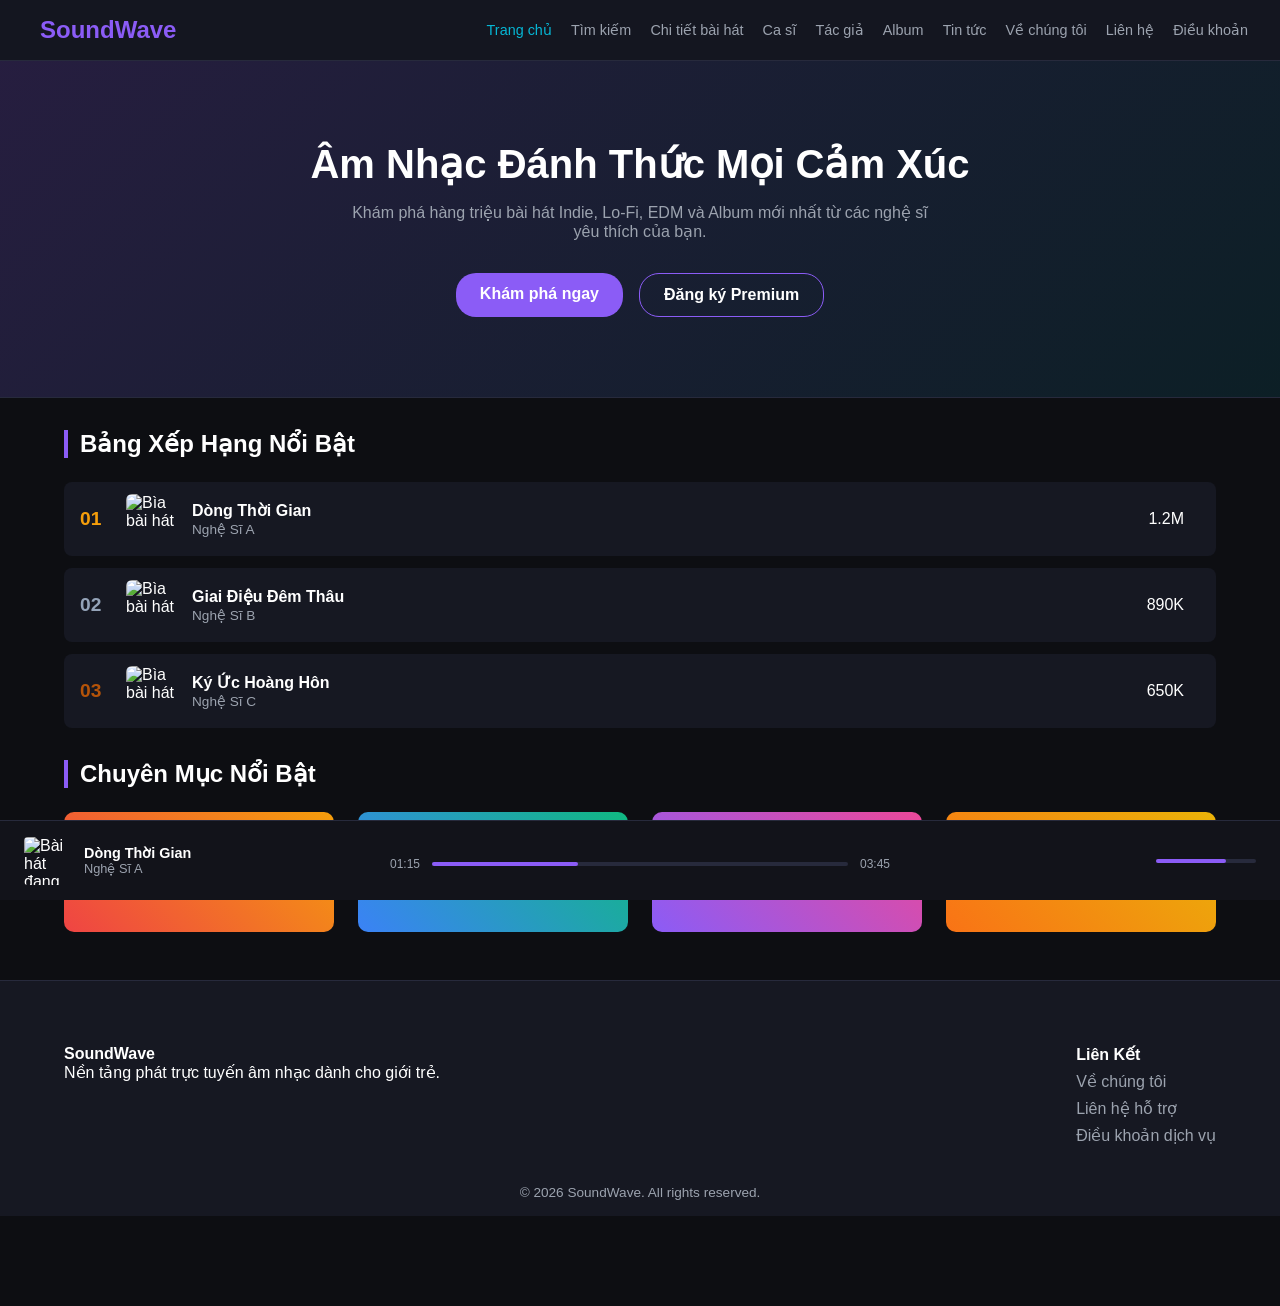
==== index.html @ 0acca446 "Bai tap lon" ====
<!DOCTYPE html>
<html lang="vi">
<head>
  <meta charset="UTF-8">
  <meta name="viewport" content="width=device-width, initial-scale=1.0">
  <title>SoundWave - Nền Tảng Âm Nhạc Trực Tuyến</title>
  <link rel="stylesheet" href="css/style.css">
</head>
<body>

  <!-- HEADER / NAVBAR -->
  <header class="navbar">
    <div class="logo">
      <i class="fa-solid fa-compact-disc logo-icon"></i>
      <span>SoundWave</span>
    </div>
    <nav class="nav-menu">
      <a href="index.html" class="active">Trang chủ</a>
      <a href="/search/search.html">Tìm kiếm</a>
      <a href="/song-detail/song.html">Chi tiết bài hát</a>
      <a href="/artist/artist.html">Ca sĩ</a>
      <a href="/composer/composer.html">Tác giả</a>
      <a href="/album/album.html">Album</a>
      <a href="/detail/detail.html">Tin tức</a>
      <a href="/about-us/about-us.html">Về chúng tôi</a>
      <a href="/contact/contact.html">Liên hệ</a>
      <a href="/policy/policy.html">Điều khoản</a>
    </nav>
  </header>

  <main>
    <!-- HERO SECTION -->
    <section class="hero">
      <div class="hero-content">
        <h1>Âm Nhạc Đánh Thức Mọi Cảm Xúc</h1>
        <p>Khám phá hàng triệu bài hát Indie, Lo-Fi, EDM và Album mới nhất từ các nghệ sĩ yêu thích của bạn.</p>
        <div class="hero-btns">
          <a href="search.html" class="btn btn-primary">Khám phá ngay</a>
          <a href="contact.html" class="btn btn-secondary">Đăng ký Premium</a>
        </div>
      </div>
    </section>

    <!-- BẢNG XẾP HẠNG (TOP CHARTS) -->
    <section class="container">
      <h2 class="section-title">Bảng Xếp Hạng Nổi Bật</h2>
      <div class="chart-list">
        <div class="chart-item">
          <span class="rank rank-1">01</span>
          <img src="https://picsum.photos/seed/song1/80" alt="Bìa bài hát" class="thumb">
          <div class="song-info">
            <a href="song-detail.html" class="title">Dòng Thời Gian</a>
            <a href="artist-songs.html" class="subtitle">Nghệ Sĩ A</a>
          </div>
          <span class="plays"><i class="fa-solid fa-headphones"></i> 1.2M</span>
          <a href="song-detail.html" class="play-btn"><i class="fa-solid fa-circle-play"></i></a>
        </div>

        <div class="chart-item">
          <span class="rank rank-2">02</span>
          <img src="https://picsum.photos/seed/song2/80" alt="Bìa bài hát" class="thumb">
          <div class="song-info">
            <a href="song-detail.html" class="title">Giai Điệu Đêm Thâu</a>
            <a href="artist-songs.html" class="subtitle">Nghệ Sĩ B</a>
          </div>
          <span class="plays"><i class="fa-solid fa-headphones"></i> 890K</span>
          <a href="song-detail.html" class="play-btn"><i class="fa-solid fa-circle-play"></i></a>
        </div>

        <div class="chart-item">
          <span class="rank rank-3">03</span>
          <img src="https://picsum.photos/seed/song3/80" alt="Bìa bài hát" class="thumb">
          <div class="song-info">
            <a href="song-detail.html" class="title">Ký Ức Hoàng Hôn</a>
            <a href="artist-songs.html" class="subtitle">Nghệ Sĩ C</a>
          </div>
          <span class="plays"><i class="fa-solid fa-headphones"></i> 650K</span>
          <a href="song-detail.html" class="play-btn"><i class="fa-solid fa-circle-play"></i></a>
        </div>
      </div>
    </section>

    <!-- CHUYÊN MỤC NỔI BẬT -->
    <section class="container">
      <h2 class="section-title">Chuyên Mục Nổi Bật</h2>
      <div class="grid grid-4">
        <a href="search.html" class="genre-card genre-indie">
          <h3>Indie Việt</h3>
        </a>
        <a href="search.html" class="genre-card genre-lofi">
          <h3>Lo-Fi Học Bài</h3>
        </a>
        <a href="search.html" class="genre-card genre-edm">
          <h3>EDM Sôi Động</h3>
        </a>
        <a href="search.html" class="genre-card genre-acoustic">
          <h3>Acoustic Nhẹ Nhàng</h3>
        </a>
      </div>
    </section>
  </main>

  <!-- CHÂN TRANG (FOOTER) -->
  <footer class="site-footer">
    <div class="container footer-content">
      <div>
        <h4>SoundWave</h4>
        <p>Nền tảng phát trực tuyến âm nhạc dành cho giới trẻ.</p>
      </div>
      <div>
        <h4>Liên Kết</h4>
        <ul>
          <li><a href="about.html">Về chúng tôi</a></li>
          <li><a href="contact.html">Liên hệ hỗ trợ</a></li>
          <li><a href="policy-terms.html">Điều khoản dịch vụ</a></li>
        </ul>
      </div>
    </div>
    <div class="copyright">
      <p>&copy; 2026 SoundWave. All rights reserved.</p>
    </div>
  </footer>

  <!-- THANH TRÌNH PHÁT ÂM NHẠC CỐ ĐỊNH (PURE CSS FIX PLAYER) -->
  <div class="audio-player">
    <div class="player-left">
      <img src="https://picsum.photos/seed/song1/60" alt="Bài hát đang phát">
      <div>
        <div class="player-title">Dòng Thời Gian</div>
        <div class="player-artist">Nghệ Sĩ A</div>
      </div>
    </div>
    <div class="player-center">
      <div class="player-controls">
        <button type="button" class="ctrl-btn"><i class="fa-solid fa-shuffle"></i></button>
        <button type="button" class="ctrl-btn"><i class="fa-solid fa-backward-step"></i></button>
        <button type="button" class="ctrl-btn play-main"><i class="fa-solid fa-play"></i></button>
        <button type="button" class="ctrl-btn"><i class="fa-solid fa-forward-step"></i></button>
        <button type="button" class="ctrl-btn"><i class="fa-solid fa-repeat"></i></button>
      </div>
      <div class="progress-bar-wrap">
        <span>01:15</span>
        <div class="progress-bar">
          <div class="progress-fill" style="width: 35%;"></div>
        </div>
        <span>03:45</span>
      </div>
    </div>
    <div class="player-right">
      <i class="fa-solid fa-volume-high"></i>
      <div class="volume-bar">
        <div class="volume-fill" style="width: 70%;"></div>
      </div>
    </div>
  </div>

</body>
</html>
---- css/style.css ----
/* SYSTEM RESET & VARIABLES */
* {
  margin: 0;
  padding: 0;
  box-sizing: border-box;
  font-family: 'Segoe UI', Tahoma, Geneva, Verdana, sans-serif;
}

:root {
  --bg-main: #0d0e12;
  --bg-card: #161822;
  --bg-hover: #1f2232;
  --accent-purple: #8b5cf6;
  --accent-cyan: #06b6d4;
  --text-primary: #ffffff;
  --text-secondary: #9ca3af;
  --border-color: #272a3c;
}

body {
  background-color: var(--bg-main);
  color: var(--text-primary);
  padding-bottom: 90px; /* Chừa khoảng trống cho player cố định */
}

a {
  color: inherit;
  text-decoration: none;
}

/* NAVBAR */
.navbar {
  display: flex;
  justify-content: space-between;
  align-items: center;
  padding: 1rem 2rem;
  background-color: rgba(22, 24, 34, 0.95);
  position: sticky;
  top: 0;
  z-index: 100;
  border-bottom: 1px solid var(--border-color);
}

.logo {
  display: flex;
  align-items: center;
  gap: 0.5rem;
  font-size: 1.5rem;
  font-weight: bold;
  color: var(--accent-purple);
}

.nav-menu {
  display: flex;
  gap: 1.2rem;
  flex-wrap: wrap;
}

.nav-menu a {
  font-size: 0.9rem;
  color: var(--text-secondary);
  transition: color 0.2s;
}

.nav-menu a:hover,
.nav-menu a.active {
  color: var(--accent-cyan);
}

/* CONTAINER & LAYOUT */
.container {
  max-width: 1200px;
  margin: 2rem auto;
  padding: 0 1.5rem;
}

.section-title {
  margin-bottom: 1.5rem;
  font-size: 1.5rem;
  border-left: 4px solid var(--accent-purple);
  padding-left: 0.75rem;
}

.grid {
  display: grid;
  gap: 1.5rem;
}

.grid-4 {
  grid-template-columns: repeat(auto-fit, minmax(220px, 1fr));
}

/* HERO SECTION */
.hero {
  background: linear-gradient(135deg, rgba(139, 92, 246, 0.2), rgba(6, 182, 212, 0.1)), url('https://picsum.photos/seed/musicbg/1200/400') center/cover;
  padding: 5rem 2rem;
  text-align: center;
  border-bottom: 1px solid var(--border-color);
}

.hero h1 {
  font-size: 2.5rem;
  margin-bottom: 1rem;
}

.hero p {
  color: var(--text-secondary);
  max-width: 600px;
  margin: 0 auto 2rem;
}

.hero-btns {
  display: flex;
  gap: 1rem;
  justify-content: center;
}

.btn {
  padding: 0.75rem 1.5rem;
  border-radius: 20px;
  font-weight: 600;
  cursor: pointer;
  display: inline-block;
}

.btn-primary {
  background-color: var(--accent-purple);
  color: white;
}

.btn-secondary {
  background-color: transparent;
  border: 1px solid var(--accent-purple);
  color: white;
}

/* BẢNG XẾP HẠNG */
.chart-list {
  display: flex;
  flex-direction: column;
  gap: 0.75rem;
}

.chart-item {
  display: flex;
  align-items: center;
  gap: 1rem;
  background-color: var(--bg-card);
  padding: 0.75rem 1rem;
  border-radius: 8px;
  transition: background-color 0.2s;
}

.chart-item:hover {
  background-color: var(--bg-hover);
}

.rank {
  font-size: 1.2rem;
  font-weight: bold;
  width: 30px;
}

.rank-1 { color: #f59e0b; }
.rank-2 { color: #94a3b8; }
.rank-3 { color: #b45309; }

.thumb {
  width: 50px;
  height: 50px;
  border-radius: 6px;
  object-fit: cover;
}

.song-info {
  flex: 1;
}

.song-info .title {
  display: block;
  font-weight: 600;
}

.song-info .subtitle {
  font-size: 0.85rem;
  color: var(--text-secondary);
}

.play-btn {
  font-size: 1.8rem;
  color: var(--accent-cyan);
}

/* CHUYÊN MỤC CARD */
.genre-card {
  height: 120px;
  border-radius: 10px;
  display: flex;
  align-items: center;
  justify-content: center;
  font-size: 1.2rem;
  font-weight: bold;
  background-size: cover;
}

.genre-indie { background: linear-gradient(45deg, #ef4444, #f59e0b); }
.genre-lofi { background: linear-gradient(45deg, #3b82f6, #10b981); }
.genre-edm { background: linear-gradient(45deg, #8b5cf6, #ec4899); }
.genre-acoustic { background: linear-gradient(45deg, #f97316, #eab308); }

/* FOOTER */
.site-footer {
  background-color: var(--bg-card);
  padding: 2rem 0 1rem;
  margin-top: 3rem;
  border-top: 1px solid var(--border-color);
}

.footer-content {
  display: flex;
  justify-content: space-between;
  flex-wrap: wrap;
  gap: 2rem;
}

.footer-content ul {
  list-style: none;
  margin-top: 0.5rem;
}

.footer-content li {
  margin-bottom: 0.5rem;
  color: var(--text-secondary);
}

.copyright {
  text-align: center;
  color: var(--text-secondary);
  font-size: 0.85rem;
  margin-top: 2rem;
}

/* FIXED AUDIO PLAYER */
.audio-player {
  position: fixed;
  bottom: 0;
  left: 0;
  width: 100%;
  height: 80px;
  background-color: #12131a;
  border-top: 1px solid var(--border-color);
  display: flex;
  align-items: center;
  justify-content: space-between;
  padding: 0 1.5rem;
  z-index: 1000;
}

.player-left {
  display: flex;
  align-items: center;
  gap: 0.75rem;
  width: 25%;
}

.player-left img {
  width: 48px;
  height: 48px;
  border-radius: 4px;
}

.player-title {
  font-size: 0.9rem;
  font-weight: 600;
}

.player-artist {
  font-size: 0.8rem;
  color: var(--text-secondary);
}

.player-center {
  width: 50%;
  display: flex;
  flex-direction: column;
  align-items: center;
  gap: 0.4rem;
}

.player-controls {
  display: flex;
  align-items: center;
  gap: 1.2rem;
}

.ctrl-btn {
  background: none;
  border: none;
  color: var(--text-secondary);
  font-size: 1rem;
  cursor: pointer;
}

.ctrl-btn.play-main {
  color: white;
  font-size: 1.5rem;
}

.progress-bar-wrap {
  display: flex;
  align-items: center;
  gap: 0.75rem;
  width: 100%;
  max-width: 500px;
  font-size: 0.75rem;
  color: var(--text-secondary);
}

.progress-bar, .volume-bar {
  flex: 1;
  height: 4px;
  background-color: var(--border-color);
  border-radius: 2px;
  position: relative;
}

.progress-fill, .volume-fill {
  height: 100%;
  background-color: var(--accent-purple);
  border-radius: 2px;
}

.player-right {
  width: 25%;
  display: flex;
  align-items: center;
  justify-content: flex-end;
  gap: 0.5rem;
  color: var(--text-secondary);
}

.volume-bar {
  max-width: 100px;
}

/* RESPONSIVE DESIGN */
@media (max-width: 768px) {
  .navbar {
    flex-direction: column;
    gap: 1rem;
  }
  .nav-menu {
    justify-content: center;
  }
  .hero h1 {
    font-size: 1.8rem;
  }
  .player-left { width: 35%; }
  .player-center { width: 65%; }
  .player-right { display: none; }
}
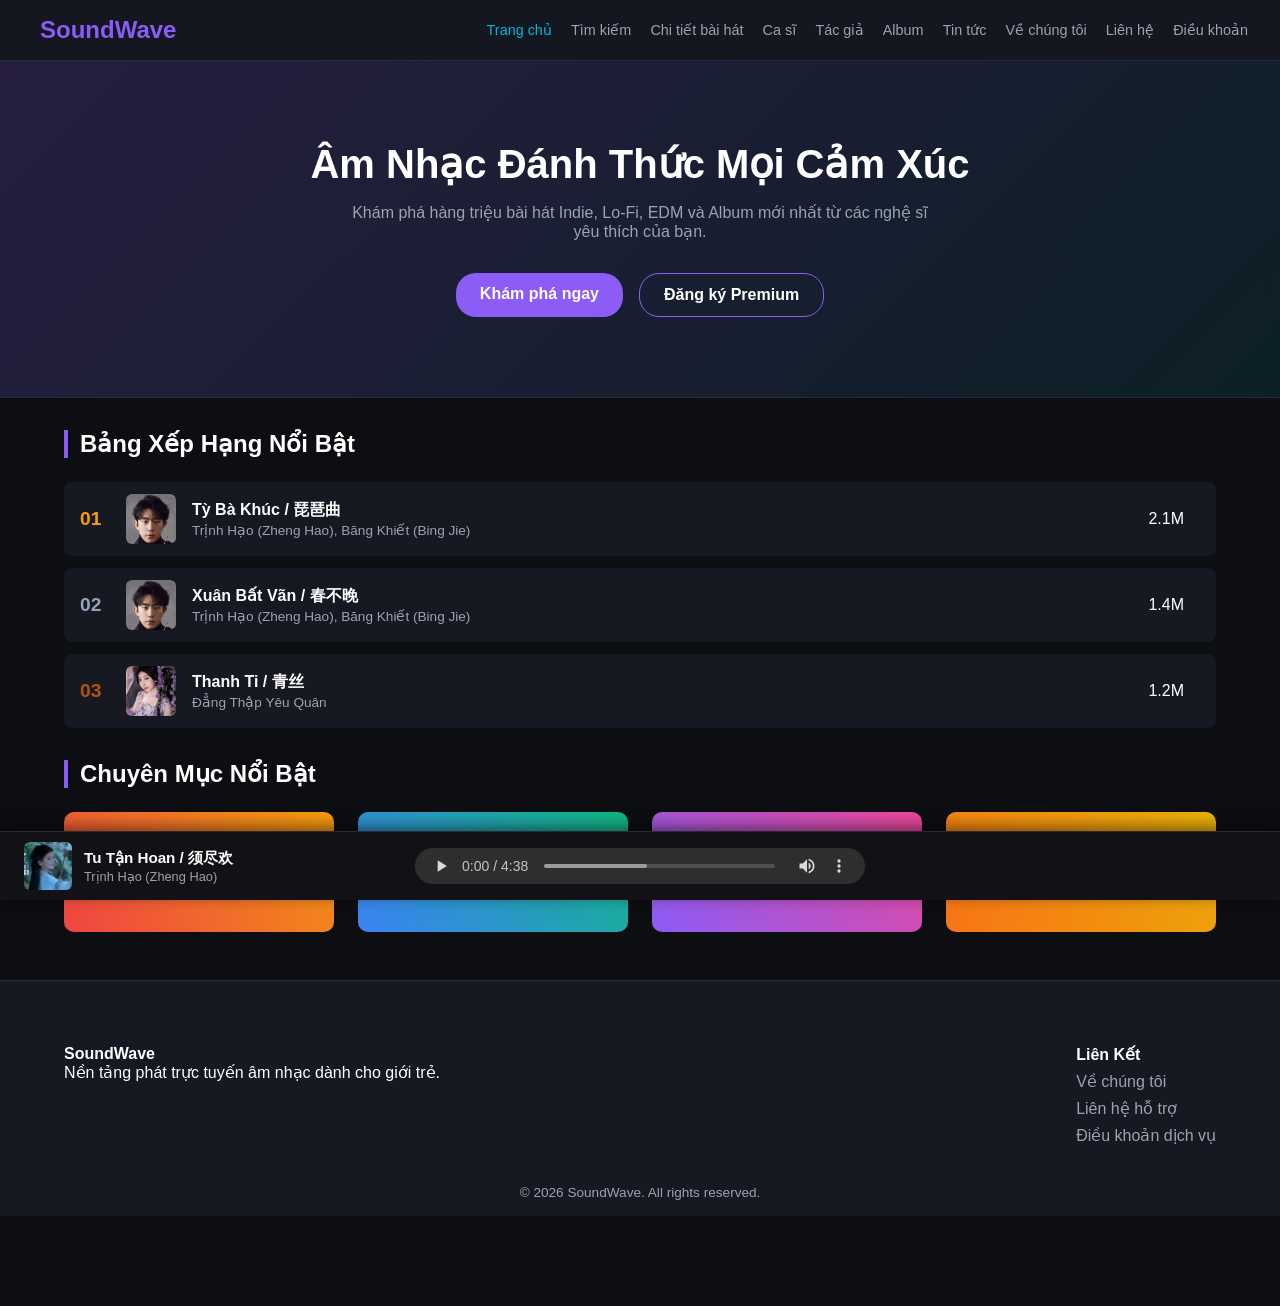
==== commit 0148bd3c: "update code" ====
--- a/index.html
+++ b/index.html
@@ -47,35 +47,35 @@
       <div class="chart-list">
         <div class="chart-item">
           <span class="rank rank-1">01</span>
-          <img src="https://picsum.photos/seed/song1/80" alt="Bìa bài hát" class="thumb">
+          <img src="/img/anh2.png" alt="Bìa bài hát" class="thumb">
           <div class="song-info">
-            <a href="song-detail.html" class="title">Dòng Thời Gian</a>
-            <a href="artist-songs.html" class="subtitle">Nghệ Sĩ A</a>
+            <a href="/song-detail/song.html" class="title">Tỳ Bà Khúc / 琵琶曲</a>
+            <a href="/artist/artist.html" class="subtitle">Trịnh Hạo (Zheng Hao), Băng Khiết (Bing Jie)</a>
           </div>
-          <span class="plays"><i class="fa-solid fa-headphones"></i> 1.2M</span>
+          <span class="plays"><i class="fa-solid fa-headphones"></i> 2.1M</span>
           <a href="song-detail.html" class="play-btn"><i class="fa-solid fa-circle-play"></i></a>
         </div>
 
         <div class="chart-item">
           <span class="rank rank-2">02</span>
-          <img src="https://picsum.photos/seed/song2/80" alt="Bìa bài hát" class="thumb">
+          <img src="/img/anh2.png" alt="Bìa bài hát" class="thumb">
           <div class="song-info">
-            <a href="song-detail.html" class="title">Giai Điệu Đêm Thâu</a>
-            <a href="artist-songs.html" class="subtitle">Nghệ Sĩ B</a>
+            <a href="/song-detail/song.html" class="title">Xuân Bất Vãn / 春不晚</a>
+            <a href="/artist/artist.html" class="subtitle">Trịnh Hạo (Zheng Hao), Băng Khiết (Bing Jie)</a>
           </div>
-          <span class="plays"><i class="fa-solid fa-headphones"></i> 890K</span>
-          <a href="song-detail.html" class="play-btn"><i class="fa-solid fa-circle-play"></i></a>
+          <span class="plays"><i class="fa-solid fa-headphones"></i> 1.4M</span>
+          <a href="/song-detail/song.html" class="play-btn"><i class="fa-solid fa-circle-play"></i></a>
         </div>
 
         <div class="chart-item">
           <span class="rank rank-3">03</span>
-          <img src="https://picsum.photos/seed/song3/80" alt="Bìa bài hát" class="thumb">
+          <img src="/img/image.png" alt="Bìa bài hát" class="thumb">
           <div class="song-info">
-            <a href="song-detail.html" class="title">Ký Ức Hoàng Hôn</a>
-            <a href="artist-songs.html" class="subtitle">Nghệ Sĩ C</a>
+            <a href="/song-detail/song.html" class="title">Thanh Ti / 青丝</a>
+            <a href="/artist/artist.html" class="subtitle">Đẳng Thập Yêu Quân</a>
           </div>
-          <span class="plays"><i class="fa-solid fa-headphones"></i> 650K</span>
-          <a href="song-detail.html" class="play-btn"><i class="fa-solid fa-circle-play"></i></a>
+          <span class="plays"><i class="fa-solid fa-headphones"></i> 1.2M</span>
+          <a href="/song-detail/song.html" class="play-btn"><i class="fa-solid fa-circle-play"></i></a>
         </div>
       </div>
     </section>
@@ -84,16 +84,16 @@
     <section class="container">
       <h2 class="section-title">Chuyên Mục Nổi Bật</h2>
       <div class="grid grid-4">
-        <a href="search.html" class="genre-card genre-indie">
+        <a href="/search/search.html" class="genre-card genre-indie">
           <h3>Indie Việt</h3>
         </a>
-        <a href="search.html" class="genre-card genre-lofi">
+        <a href="/search/search.html" class="genre-card genre-lofi">
           <h3>Lo-Fi Học Bài</h3>
         </a>
-        <a href="search.html" class="genre-card genre-edm">
+        <a href="/search/search.html" class="genre-card genre-edm">
           <h3>EDM Sôi Động</h3>
         </a>
-        <a href="search.html" class="genre-card genre-acoustic">
+        <a href="/search/search.html" class="genre-card genre-acoustic">
           <h3>Acoustic Nhẹ Nhàng</h3>
         </a>
       </div>
@@ -110,9 +110,9 @@
       <div>
         <h4>Liên Kết</h4>
         <ul>
-          <li><a href="about.html">Về chúng tôi</a></li>
-          <li><a href="contact.html">Liên hệ hỗ trợ</a></li>
-          <li><a href="policy-terms.html">Điều khoản dịch vụ</a></li>
+          <li><a href="/about-us/about-us.html">Về chúng tôi</a></li>
+          <li><a href="/contact/contact.html">Liên hệ hỗ trợ</a></li>
+          <li><a href="/policy/policy.html">Điều khoản dịch vụ</a></li>
         </ul>
       </div>
     </div>
@@ -124,14 +124,15 @@
   <!-- THANH TRÌNH PHÁT ÂM NHẠC CỐ ĐỊNH (PURE CSS FIX PLAYER) -->
   <div class="audio-player">
     <div class="player-left">
-      <img src="https://picsum.photos/seed/song1/60" alt="Bài hát đang phát">
+      <img src="/img/img.png" alt="Bài hát đang phát">
       <div>
-        <div class="player-title">Dòng Thời Gian</div>
-        <div class="player-artist">Nghệ Sĩ A</div>
+        <div class="player-title">Tu Tận Hoan / 须尽欢</div>
+        <div class="player-artist">Trịnh Hạo (Zheng Hao)</div>
       </div>
     </div>
     <div class="player-center">
-      <div class="player-controls">
+      <audio controls src="/assets/Tu Tận Hoan _ 须尽欢.mp3" class="custom"></audio>
+      <!-- <div class="player-controls">
         <button type="button" class="ctrl-btn"><i class="fa-solid fa-shuffle"></i></button>
         <button type="button" class="ctrl-btn"><i class="fa-solid fa-backward-step"></i></button>
         <button type="button" class="ctrl-btn play-main"><i class="fa-solid fa-play"></i></button>
@@ -144,13 +145,13 @@
           <div class="progress-fill" style="width: 35%;"></div>
         </div>
         <span>03:45</span>
-      </div>
+      </div> -->
     </div>
     <div class="player-right">
       <i class="fa-solid fa-volume-high"></i>
-      <div class="volume-bar">
+      <!-- <div class="volume-bar">
         <div class="volume-fill" style="width: 70%;"></div>
-      </div>
+      </div> -->
     </div>
   </div>
 
--- a/css/style.css
+++ b/css/style.css
@@ -242,18 +242,66 @@
 
 /* FIXED AUDIO PLAYER */
 .audio-player {
-  position: fixed;
-  bottom: 0;
-  left: 0;
-  width: 100%;
-  height: 80px;
-  background-color: #12131a;
-  border-top: 1px solid var(--border-color);
-  display: flex;
-  align-items: center;
-  justify-content: space-between;
-  padding: 0 1.5rem;
-  z-index: 1000;
+    position: fixed;
+    bottom: 0;
+    left: 0;
+    width: 100%;
+    background-color: #121216;
+    border-top: 1px solid #2a2a30;
+    padding: 10px 24px;
+    display: flex;
+    align-items: center;
+    justify-content: space-between;
+    z-index: 9999;
+    box-sizing: border-box;
+    box-shadow: 0 -4px 15px rgba(0, 0, 0, 0.5);
+}
+
+.audio-player .player-left {
+    display: flex;
+    align-items: center;
+    gap: 12px;
+}
+
+.audio-player .player-left img {
+    width: 48px;
+    height: 48px;
+    border-radius: 6px;
+    object-fit: cover;
+}
+
+.audio-player .player-title {
+    color: #ffffff;
+    font-size: 0.95rem;
+    font-weight: 600;
+}
+
+.audio-player .player-artist {
+    color: #a0a0ab;
+    font-size: 0.8rem;
+}
+
+.audio-player .player-center {
+    flex: 1;
+    max-width: 500px;
+    margin: 0 20px;
+    display: flex;
+    align-items: center;
+}
+
+.audio-player audio {
+    width: 100%;
+    height: 36px;
+    outline: none;
+    filter: invert(0.85) hue-rotate(150deg);
+}
+
+.custom {
+    width: 100%;
+    max-width: 450px;
+    height: 38px;
+    outline: none;
+    filter: invert(0.9) hue-rotate(180deg) brightness(0.9);
 }
 
 .player-left {
